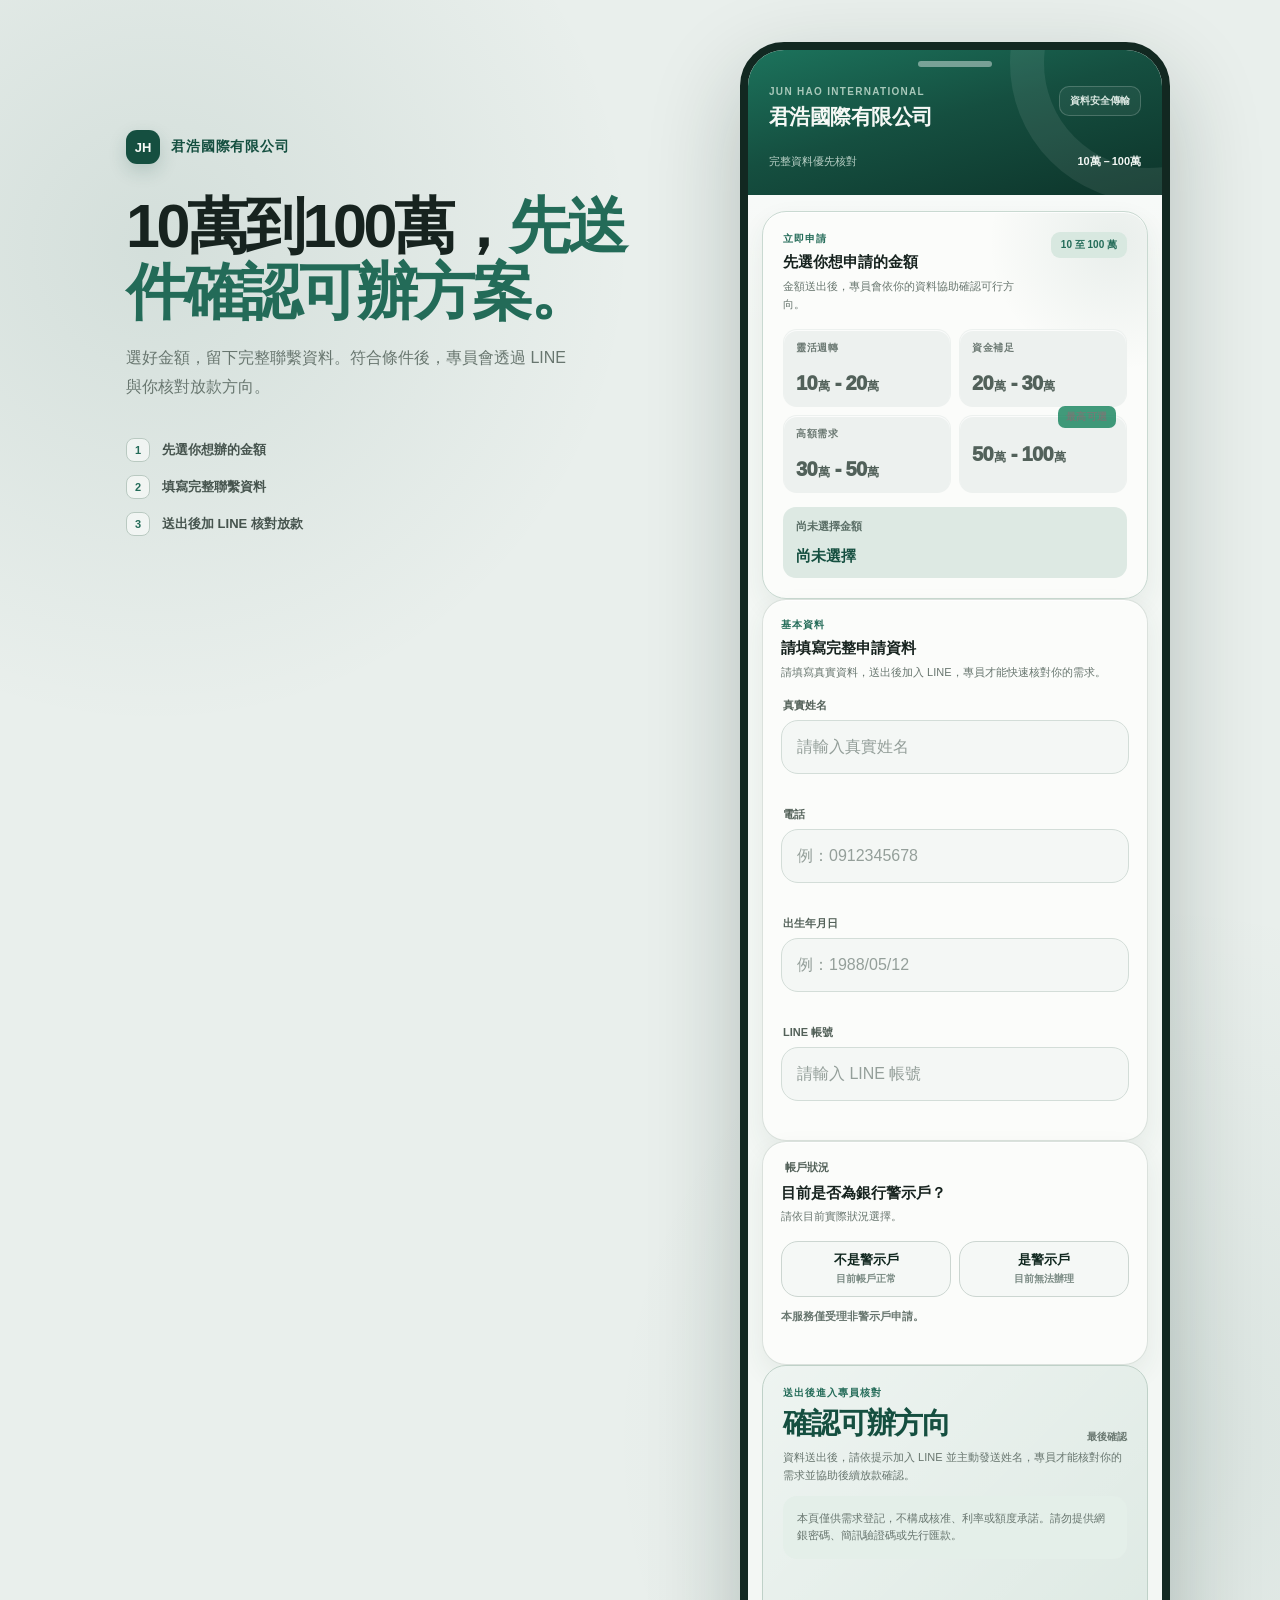
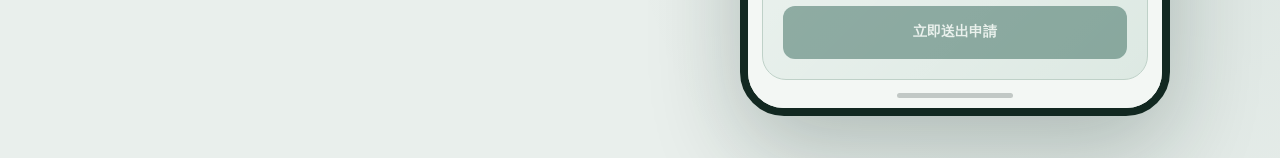
==== h/index.html @ 4faa26e3 "Add H project landing page" ====
<!doctype html>
<html lang="zh-Hant">
<head>
  <meta charset="utf-8">
  <meta name="viewport" content="width=device-width, initial-scale=1, viewport-fit=cover">
  <meta name="description" content="君浩國際有限公司｜選擇貸款金額，填寫姓名、電話、出生年月日與 LINE 帳號，送出需求登記。">
  <meta name="theme-color" content="#154f40">
  <title>君浩國際有限公司｜線上需求登記</title>
  <link rel="stylesheet" href="../styles.css?v=2026072801">
  <script src="app.js?v=2026081601" defer></script>
  <style>
    :root {
      --e-page: #e9efec;
      --e-shell: #edf2ef;
      --e-card: #fbfcfa;
      --e-soft: #e4ede8;
      --e-green: #154f40;
      --e-green-2: #236b58;
      --e-green-3: #d8e8e0;
      --e-ink: #17231f;
      --e-muted: #68766f;
      --e-line: #d7dfda;
      --e-danger: #a33b32;
      --e-danger-soft: #f8e9e6;
      --e-shadow: 0 28px 80px rgb(29 62 50 / .14);
      --e-card-shadow: 0 8px 24px rgb(42 72 60 / .065);
    }

    html { background: var(--e-page); }
    body[data-page="apply"] {
      min-width: 320px;
      min-height: 100dvh;
      margin: 0;
      color: var(--e-ink);
      background:
        radial-gradient(circle at 12% 14%, rgb(21 79 64 / .10), transparent 30rem),
        radial-gradient(circle at 90% 82%, rgb(21 79 64 / .07), transparent 34rem),
        var(--e-page);
      font-family: "Noto Sans TC", "PingFang TC", "Microsoft JhengHei", sans-serif;
      -webkit-font-smoothing: antialiased;
    }

    button,
    input { font: inherit; }

    .e-stage {
      width: min(1060px, calc(100% - 40px));
      min-height: 100dvh;
      margin: 0 auto;
      padding: 42px 0;
      display: grid;
      grid-template-columns: minmax(300px, 1fr) 430px;
      gap: clamp(50px, 8vw, 110px);
      align-items: start;
    }

    .e-intro {
      position: sticky;
      top: 78px;
      padding: 52px 0 0 16px;
    }

    .e-brand {
      display: inline-flex;
      align-items: center;
      gap: 11px;
      color: var(--e-green);
      font-size: 14px;
      font-weight: 900;
      letter-spacing: .06em;
    }

    .e-mark {
      width: 34px;
      height: 34px;
      display: grid;
      place-items: center;
      border-radius: 11px;
      color: #f8faf7;
      background: var(--e-green);
      font-size: 13px;
      letter-spacing: 0;
      box-shadow: 0 7px 18px rgb(21 79 64 / .18);
    }

    .e-intro h1 {
      max-width: 520px;
      margin: 30px 0 18px;
      font-size: clamp(39px, 4.8vw, 61px);
      line-height: 1.08;
      letter-spacing: -.055em;
    }

    .e-intro h1 span { color: var(--e-green-2); }
    .e-intro p {
      max-width: 460px;
      margin: 0;
      color: var(--e-muted);
      font-size: 16px;
      line-height: 1.8;
    }

    .e-points {
      margin: 37px 0 0;
      padding: 0;
      list-style: none;
      display: grid;
      gap: 13px;
    }

    .e-points li {
      display: flex;
      align-items: center;
      gap: 12px;
      color: #46544e;
      font-size: 13px;
      font-weight: 750;
    }

    .e-point-mark {
      width: 24px;
      height: 24px;
      display: grid;
      place-items: center;
      border: 1px solid #b9c9c1;
      border-radius: 8px;
      color: var(--e-green-2);
      background: rgb(251 252 250 / .65);
      font-size: 11px;
      font-weight: 900;
    }

    .e-app {
      position: relative;
      overflow: hidden;
      border: 8px solid #122821;
      border-radius: 44px;
      background: #f3f7f4;
      box-shadow:
        0 34px 92px rgb(13 38 30 / .24),
        inset 0 0 0 1px rgb(255 255 255 / .16);
    }

    .e-app::before {
      content: "";
      position: absolute;
      z-index: 5;
      top: 11px;
      left: 50%;
      width: 74px;
      height: 6px;
      border-radius: 999px;
      background: rgb(255 255 255 / .42);
      transform: translateX(-50%);
    }

    .e-app::after {
      content: "";
      position: absolute;
      z-index: 5;
      left: 50%;
      bottom: 10px;
      width: 116px;
      height: 5px;
      border-radius: 999px;
      background: rgb(18 40 33 / .22);
      transform: translateX(-50%);
      pointer-events: none;
    }

    .e-app-header {
      position: relative;
      overflow: hidden;
      padding: 36px 21px 26px;
      color: #f5f8f5;
      background:
        linear-gradient(165deg, #1c735c 0%, #154f40 46%, #0d342a 100%);
    }

    .e-app-header::after {
      content: "";
      position: absolute;
      width: 210px;
      height: 210px;
      right: -126px;
      top: -126px;
      border: 34px solid rgb(244 248 245 / .08);
      border-radius: 50%;
      pointer-events: none;
    }

    .e-header-top,
    .e-header-bottom {
      position: relative;
      z-index: 1;
      display: flex;
      justify-content: space-between;
      gap: 18px;
    }

    .e-header-top { align-items: flex-start; }
    .e-header-bottom {
      margin-top: 24px;
      color: #b9d0c6;
      font-size: 11px;
    }

    .e-header-bottom strong { color: #f3f7f4; font-weight: 800; }
    .e-app-name small {
      display: block;
      margin-bottom: 7px;
      color: #a8c8ba;
      font-size: 10px;
      font-weight: 900;
      letter-spacing: .13em;
    }

    .e-app-name strong {
      display: block;
      font-size: 21px;
      line-height: 1.25;
      letter-spacing: -.025em;
    }

    .e-secure {
      padding: 7px 10px;
      border: 1px solid rgb(245 248 245 / .20);
      border-radius: 10px;
      color: #dce9e3;
      background: rgb(245 248 245 / .055);
      font-size: 10px;
      font-weight: 800;
      white-space: nowrap;
    }

    .one-page-flow {
      padding: 16px 14px 28px;
      display: grid;
      gap: 11px;
      background:
        linear-gradient(180deg, rgb(255 255 255 / .38), transparent 140px),
        #f3f7f4;
    }

    .e-card {
      padding: 18px;
      border: 1px solid rgb(215 223 218 / .92);
      border-radius: 24px;
      background: var(--e-card);
      box-shadow:
        0 10px 26px rgb(42 72 60 / .07),
        inset 0 1px 0 rgb(255 255 255 / .82);
    }

    .e-card-head {
      display: flex;
      justify-content: space-between;
      gap: 16px;
      align-items: flex-start;
    }

    .e-label {
      margin: 0 0 5px;
      color: var(--e-green-2);
      font-size: 10px;
      font-weight: 900;
      letter-spacing: .1em;
    }

    .e-title {
      margin: 0;
      color: var(--e-ink);
      font-size: 15px;
      font-weight: 900;
      line-height: 1.45;
    }

    .e-note {
      margin: 5px 0 0;
      color: var(--e-muted);
      font-size: 11px;
      line-height: 1.6;
    }

    .e-amount-card {
      padding: 20px;
      border-color: #c9d9d1;
      background:
        radial-gradient(circle at 92% 8%, rgb(21 79 64 / .08), transparent 8rem),
        var(--e-card);
      transform: translateY(-6px);
    }

    .e-range {
      padding: 6px 10px;
      border-radius: 9px;
      color: var(--e-green-2);
      background: var(--e-green-3);
      font-size: 10px;
      font-weight: 850;
      white-space: nowrap;
    }

    .amount-grid {
      margin-top: 16px;
      display: grid;
      grid-template-columns: 1fr 1fr;
      gap: 8px;
    }

    .amount-option {
      position: relative;
      min-height: 78px;
      padding: 11px 12px;
      display: grid;
      align-content: center;
      gap: 5px;
      border: 1px solid transparent;
      border-radius: 14px;
      color: #52615a;
      background: #edf1ef;
      text-align: left;
      cursor: pointer;
      box-shadow: inset 0 1px 0 rgb(255 255 255 / .78);
      transition: transform .16s ease, color .16s ease, background-color .16s ease, border-color .16s ease, box-shadow .16s ease;
    }

    .amount-option:hover { border-color: #bdccc4; }
    .amount-option:active { transform: scale(.98); }
    .amount-option[aria-pressed="true"] {
      border-color: var(--e-green);
      color: #f6f8f6;
      background: linear-gradient(160deg, #24745f, #154f40);
      box-shadow:
        0 13px 26px rgb(21 79 64 / .20),
        inset 0 1px 0 rgb(255 255 255 / .15);
    }

    .amount-option[aria-pressed="true"]::after {
      content: "✓";
      position: absolute;
      right: 10px;
      top: 9px;
      width: 20px;
      height: 20px;
      display: grid;
      place-items: center;
      border-radius: 50%;
      color: var(--e-green);
      background: #fff;
      font-size: 12px;
      font-weight: 950;
    }

    .amount-option small,
    .featured-label {
      color: inherit;
      opacity: .82;
      font-size: 10px;
      font-weight: 900;
      letter-spacing: .06em;
    }

    .amount-number {
      color: inherit;
      font-size: 20px;
      font-weight: 950;
      letter-spacing: -.035em;
      font-variant-numeric: tabular-nums;
    }

    .amount-number span { font-size: 12px; margin-left: 1px; }

    .selection-message {
      margin-top: 14px;
      padding: 12px 13px;
      display: flex;
      justify-content: space-between;
      gap: 10px;
      border-radius: 13px;
      background: #dde9e3;
      color: #52615a;
      font-size: 11px;
    }

    .selection-message strong {
      color: var(--e-green);
      font-size: 15px;
      font-weight: 950;
    }

    .field-grid.compact-fields {
      margin-top: 16px;
      display: grid;
      grid-template-columns: 1fr;
      gap: 12px;
    }

    .field label,
    .warning-fieldset legend {
      display: block;
      margin: 0 0 7px 2px;
      color: #536159;
      font-size: 11px;
      font-weight: 850;
    }

    .field input {
      width: 100%;
      height: 54px;
      padding: 0 15px;
      border: 1px solid #d3ddd8;
      border-radius: 17px;
      outline: 0;
      color: var(--e-ink);
      background: #f4f7f5;
      font-size: 16px;
      transition: border-color .16s ease, box-shadow .16s ease, background-color .16s ease;
    }

    .field input::placeholder { color: #949f9a; }
    .field input:focus {
      border-color: var(--e-green-2);
      background: var(--e-card);
      box-shadow: 0 0 0 4px rgb(35 107 88 / .11);
    }

    .field-error {
      min-height: 16px;
      margin: 5px 0 0 2px;
      color: var(--e-danger);
      font-size: 10px;
    }

    .warning-fieldset {
      min-width: 0;
      margin: 0;
      padding: 0;
      border: 0;
    }

    .warning-options {
      margin-top: 15px;
      display: grid;
      grid-template-columns: 1fr 1fr;
      gap: 8px;
    }

    .warning-option {
      min-height: 50px;
      padding: 0;
      border: 0;
      cursor: pointer;
    }

    .warning-option input {
      position: absolute;
      opacity: 0;
      pointer-events: none;
    }

    .warning-option span {
      min-height: 56px;
      padding: 9px 12px;
      display: grid;
      place-items: center;
      border: 1px solid #ccd6d1;
      border-radius: 17px;
      color: #506058;
      background: #f5f8f6;
      font-size: 12px;
      font-weight: 850;
      text-align: center;
      transition: transform .16s ease, color .16s ease, background-color .16s ease, border-color .16s ease;
    }

    .warning-option:active span { transform: scale(.98); }
    .warning-option input:checked + span {
      border-color: var(--e-green);
      color: #f5f8f5;
      background: var(--e-green);
    }

    .warning-option b { display: block; font-size: 13px; }
    .warning-option small { display: block; margin-top: 2px; opacity: .78; font-size: 10px; }

    .warning-help,
    .privacy-note {
      margin: 11px 0 0;
      color: var(--e-muted);
      font-size: 11px;
      line-height: 1.6;
    }

    .warning-help.is-rejected {
      padding: 10px 12px;
      border-radius: 10px;
      color: var(--e-danger);
      background: var(--e-danger-soft);
    }

    .e-review {
      padding: 20px;
      border: 1px solid #bfd1c8;
      border-radius: 24px;
      background:
        linear-gradient(135deg, rgb(255 255 255 / .50), transparent),
        #dde9e3;
    }

    .e-review-top {
      display: flex;
      justify-content: space-between;
      gap: 18px;
      align-items: end;
    }

    .e-review-title {
      margin: 0 0 4px;
      color: var(--e-green-2);
      font-size: 10px;
      font-weight: 900;
      letter-spacing: .1em;
    }

    .e-review-amount {
      margin: 0;
      color: var(--e-green);
      font-size: 29px;
      font-weight: 950;
      letter-spacing: -.04em;
    }

    .e-review-status { color: var(--e-muted); font-size: 10px; font-weight: 800; white-space: nowrap; }

    .form-status {
      min-height: 18px;
      margin-top: 12px;
      color: var(--e-danger);
      font-size: 11px;
      line-height: 1.6;
      text-align: center;
    }

    .submit-button {
      width: 100%;
      min-height: 53px;
      margin-top: 13px;
      border: 0;
      border-radius: 12px;
      color: #f5f8f5;
      background: var(--e-green);
      box-shadow: inset 0 -2px 0 rgb(4 37 28 / .20), 0 9px 20px rgb(21 79 64 / .16);
      font-size: 14px;
      font-weight: 900;
      cursor: pointer;
      transition: transform .16s ease, filter .16s ease, opacity .16s ease;
    }

    .submit-button:hover:not(:disabled) { filter: brightness(1.07); }
    .submit-button:active:not(:disabled) { transform: translateY(1px); }
    .submit-button:disabled { opacity: .42; cursor: not-allowed; box-shadow: none; }

    .e-legal {
      margin: 0 5px 7px;
      color: #75817b;
      font-size: 10px;
      line-height: 1.65;
      text-align: center;
    }

    .success-panel {
      min-height: 660px;
      padding: 66px 28px;
      place-content: center;
      text-align: center;
    }

    .success-panel[hidden] { display: none !important; }
    .success-panel:not([hidden]) { display: grid; }

    .success-mark {
      width: 70px;
      height: 70px;
      margin: 0 auto 22px;
      display: grid;
      place-items: center;
      border-radius: 22px;
      color: #f5f8f5;
      background: var(--e-green);
      box-shadow: 0 15px 30px rgb(21 79 64 / .18);
      font-size: 27px;
      font-weight: 900;
    }

    .success-kicker {
      margin: 0 0 8px;
      color: var(--e-green-2);
      font-size: 11px;
      font-weight: 900;
      letter-spacing: .1em;
    }

    .success-panel h1 {
      margin: 0;
      font-size: 28px;
      line-height: 1.25;
      letter-spacing: -.035em;
    }

    .success-intro {
      margin: 13px auto 18px;
      color: var(--e-muted);
      font-size: 13px;
      line-height: 1.75;
    }

    .completion-alert,
    .line-name-card,
    .success-amount {
      margin: 12px 0 0;
      padding: 13px;
      border-radius: 15px;
      background: #dde9e3;
      color: #415149;
      font-size: 12px;
      line-height: 1.55;
    }

    .completion-alert strong,
    .line-name-card strong,
    .success-amount strong {
      display: block;
      color: var(--e-green);
      font-size: 16px;
      font-weight: 950;
    }

    .copy-name-button,
    .line-button {
      min-height: 46px;
      margin-top: 10px;
      padding: 0 18px;
      display: inline-flex;
      align-items: center;
      justify-content: center;
      border: 1px solid var(--e-green);
      border-radius: 12px;
      color: var(--e-green);
      background: transparent;
      font-size: 13px;
      font-weight: 850;
      text-decoration: none;
      cursor: pointer;
    }

    .line-cta-hint {
      margin: 16px 0 0;
      padding: 11px 13px;
      border: 1px solid rgb(6 199 85 / .24);
      border-radius: 15px;
      color: #0f5130;
      background: linear-gradient(135deg, rgb(6 199 85 / .14), rgb(6 199 85 / .05));
      font-size: 13px;
      font-weight: 900;
      line-height: 1.45;
    }

    .line-button {
      width: 100%;
      min-height: 62px;
      gap: 10px;
      border: 0;
      border-radius: 18px;
      color: #fff;
      background: linear-gradient(180deg, #10dc67 0%, #06c755 100%);
      box-shadow:
        0 18px 36px rgb(6 199 85 / .34),
        0 0 0 6px rgb(6 199 85 / .12);
      font-size: 17px;
      font-weight: 950;
      letter-spacing: .01em;
      animation: linePulse 1.8s ease-in-out infinite;
    }

    .line-button::before {
      content: "LINE";
      min-width: 48px;
      height: 28px;
      padding: 0 8px;
      display: inline-flex;
      align-items: center;
      justify-content: center;
      border-radius: 999px;
      color: #06c755;
      background: #fff;
      font-size: 12px;
      font-weight: 950;
      letter-spacing: .02em;
    }

    .line-button::after {
      content: "›";
      font-size: 28px;
      line-height: 1;
      transform: translateY(-1px);
    }

    .line-button:hover {
      transform: translateY(-1px);
      box-shadow:
        0 22px 42px rgb(6 199 85 / .42),
        0 0 0 7px rgb(6 199 85 / .14);
    }

    .line-button:active {
      transform: translateY(1px);
    }

    @keyframes linePulse {
      0%, 100% {
        box-shadow:
          0 18px 36px rgb(6 199 85 / .34),
          0 0 0 6px rgb(6 199 85 / .12);
      }
      50% {
        box-shadow:
          0 22px 44px rgb(6 199 85 / .44),
          0 0 0 10px rgb(6 199 85 / .10);
      }
    }

    @media (prefers-reduced-motion: reduce) {
      .line-button { animation: none; }
    }

    .line-steps {
      margin: 16px 0 0;
      padding: 0;
      list-style: none;
      display: grid;
      gap: 8px;
      text-align: left;
    }

    .line-steps li {
      display: grid;
      grid-template-columns: 28px 1fr;
      gap: 10px;
      align-items: center;
      color: #52615a;
      font-size: 12px;
    }

    .line-steps span {
      width: 28px;
      height: 28px;
      display: grid;
      place-items: center;
      border-radius: 9px;
      color: var(--e-green);
      background: var(--e-green-3);
      font-weight: 900;
    }

    .line-steps p,
    .line-required-note,
    .copy-name-status,
    .restart-link { margin: 0; }

    .line-required-note,
    .copy-name-status {
      color: var(--e-muted);
      font-size: 11px;
      line-height: 1.6;
    }

    .restart-link {
      display: inline-block;
      margin-top: 14px;
      color: var(--e-green-2);
      font-size: 12px;
      font-weight: 850;
    }

    @media (prefers-reduced-motion: no-preference) {
      .e-card,
      .e-review { animation: e-rise .36s both; }
      .e-card:nth-child(2) { animation-delay: .04s; }
      .e-card:nth-child(3) { animation-delay: .08s; }
      .e-review { animation-delay: .12s; }
      @keyframes e-rise { from { opacity: 0; transform: translateY(8px); } to { opacity: 1; transform: translateY(0); } }
    }

    @media (max-width: 850px) {
      .e-stage { width: 100%; padding: 0; display: block; }
      .e-intro { display: none; }
      .e-app { min-height: 100dvh; border: 0; border-radius: 0; box-shadow: none; }
    }

    @media (max-width: 390px) {
      .e-app-header { padding: 21px 18px 26px; }
      .one-page-flow { padding: 13px; gap: 11px; }
      .e-card, .e-amount-card, .e-review { padding: 17px; }
      .amount-grid { gap: 7px; }
      .amount-option { min-height: 72px; padding: 10px; }
      .amount-number { font-size: 18px; }
      .field-grid.compact-fields { grid-template-columns: 1fr; }
    }
  </style>
</head>
<body data-page="apply">
  <main class="e-stage">
    <section class="e-intro" aria-labelledby="page-title">
      <div class="e-brand"><span class="e-mark">JH</span>君浩國際有限公司</div>
      <h1 id="page-title">10萬到100萬，<span>先送件確認可辦方案。</span></h1>
      <p>選好金額，留下完整聯繫資料。符合條件後，專員會透過 LINE 與你核對放款方向。</p>
      <ul class="e-points">
        <li><span class="e-point-mark">1</span><span>先選你想辦的金額</span></li>
        <li><span class="e-point-mark">2</span><span>填寫完整聯繫資料</span></li>
        <li><span class="e-point-mark">3</span><span>送出後加 LINE 核對放款</span></li>
      </ul>
    </section>

    <section class="e-app" aria-label="君浩國際有限公司線上需求登記">
      <header class="e-app-header">
        <div class="e-header-top">
          <div class="e-app-name"><small>JUN HAO INTERNATIONAL</small><strong>君浩國際有限公司</strong></div>
          <span class="e-secure">資料安全傳輸</span>
        </div>
        <div class="e-header-bottom"><span>完整資料優先核對</span><strong>10萬－100萬</strong></div>
      </header>

      <div class="one-page-flow" id="application-layout">
        <form id="lead-form" novalidate>
          <section class="e-card e-amount-card" aria-labelledby="amount-title">
            <div class="e-card-head">
              <div>
                <p class="e-label">立即申請</p>
                <h2 class="e-title" id="amount-title">先選你想申請的金額</h2>
                <p class="e-note">金額送出後，專員會依你的資料協助確認可行方向。</p>
              </div>
              <span class="e-range">10 至 100 萬</span>
            </div>

            <div class="amount-grid" id="amount-options" aria-label="選擇需求金額">
              <button class="amount-option" type="button" data-amount="10萬-20萬" aria-pressed="false">
                <small>靈活週轉</small>
                <span class="amount-number">10<span>萬</span> - 20<span>萬</span></span>
              </button>
              <button class="amount-option" type="button" data-amount="20萬-30萬" aria-pressed="false">
                <small>資金補足</small>
                <span class="amount-number">20<span>萬</span> - 30<span>萬</span></span>
              </button>
              <button class="amount-option" type="button" data-amount="30萬-50萬" aria-pressed="false">
                <small>高額需求</small>
                <span class="amount-number">30<span>萬</span> - 50<span>萬</span></span>
              </button>
              <button class="amount-option featured" type="button" data-amount="50萬-100萬" aria-pressed="false">
                <span class="featured-label">最高可選</span>
                <span class="amount-number">50<span>萬</span> - 100<span>萬</span></span>
              </button>
            </div>

            <div class="selection-message" id="selection-message" aria-live="polite">
              <span>尚未選擇金額</span>
              <strong id="selected-amount">尚未選擇</strong>
            </div>
          </section>

          <section class="e-card" aria-labelledby="details-title">
            <p class="e-label">基本資料</p>
            <h2 class="e-title" id="details-title">請填寫完整申請資料</h2>
            <p class="e-note">請填寫真實資料，送出後加入 LINE，專員才能快速核對你的需求。</p>
            <div class="field-grid compact-fields">
              <div class="field">
                <label for="name">真實姓名</label>
                <input id="name" name="name" type="text" autocomplete="name" maxlength="30" placeholder="請輸入真實姓名" required>
                <p class="field-error" data-error-for="name"></p>
              </div>
              <div class="field">
                <label for="phone">電話</label>
                <input id="phone" name="phone" type="tel" inputmode="tel" maxlength="20" autocomplete="tel" placeholder="例：0912345678" required>
                <p class="field-error" data-error-for="phone"></p>
              </div>
              <div class="field">
                <label for="age">出生年月日</label>
                <input id="age" name="age" type="text" inputmode="numeric" maxlength="10" placeholder="例：1988/05/12" required>
                <p class="field-error" data-error-for="age"></p>
              </div>
              <div class="field">
                <label for="line_id">LINE 帳號</label>
                <input id="line_id" name="line_id" type="text" maxlength="50" placeholder="請輸入 LINE 帳號" required>
                <p class="field-error" data-error-for="line_id"></p>
              </div>
            </div>
          </section>

          <section class="e-card" aria-labelledby="warning-title">
            <fieldset class="warning-fieldset">
              <legend>帳戶狀況</legend>
              <h2 class="e-title" id="warning-title">目前是否為銀行警示戶？</h2>
              <p class="e-note">請依目前實際狀況選擇。</p>
              <div class="warning-options">
                <label class="warning-option">
                  <input type="radio" name="warning_account" value="非警示戶" required>
                  <span><b>不是警示戶</b><small>目前帳戶正常</small></span>
                </label>
                <label class="warning-option">
                  <input type="radio" name="warning_account" value="警示戶" required>
                  <span><b>是警示戶</b><small>目前無法辦理</small></span>
                </label>
              </div>
              <p class="warning-help" id="warning-help">本服務僅受理非警示戶申請。</p>
              <p class="field-error" data-error-for="warning_account"></p>
            </fieldset>
          </section>

          <section class="e-review" aria-label="資料預覽">
            <div class="e-review-top">
              <div>
                <p class="e-review-title">送出後進入專員核對</p>
                <p class="e-review-amount">確認可辦方向</p>
              </div>
              <span class="e-review-status" id="qualification-title">最後確認</span>
            </div>
            <p class="e-note" id="qualification-text">資料送出後，請依提示加入 LINE 並主動發送姓名，專員才能核對你的需求並協助後續放款確認。</p>
            <div class="privacy-note">
              本頁僅供需求登記，不構成核准、利率或額度承諾。請勿提供網銀密碼、簡訊驗證碼或先行匯款。
            </div>
            <div class="form-status" id="form-status" role="status" aria-live="polite"></div>
            <button class="submit-button" id="submit-button" type="submit" disabled>立即送出申請</button>
          </section>
        </form>
      </div>

      <section class="success-panel" id="success-panel" hidden tabindex="-1" aria-labelledby="success-title">
        <div class="success-mark" aria-hidden="true">✓</div>
        <p class="success-kicker">資料已收到，還差最後一步</p>
        <h1 id="success-title">加入 LINE 並發送姓名</h1>
        <p class="success-intro">專員需要用姓名配對你的申請資料，完成配對後才會開始審核。</p>
        <div class="completion-alert" role="note">
          <strong>只加好友不算完成</strong>
          <span>加入 LINE 後必須主動發送姓名，否則申請不會進入審核。</span>
        </div>
        <div class="success-amount">
          <span>本次需求金額</span>
          <strong id="success-amount">待確認</strong>
        </div>
        <div class="line-name-card">
          <span>請在 LINE 發送這個姓名</span>
          <strong id="line-name-to-send">待確認</strong>
          <button class="copy-name-button" id="copy-line-name-button" type="button">複製姓名</button>
          <p class="copy-name-status" id="copy-line-name-status" role="status" aria-live="polite"></p>
        </div>
        <ol class="line-steps">
          <li><span>1</span><p>點擊下方按鈕加入 LINE</p></li>
          <li><span>2</span><p>在聊天框貼上並發送姓名</p></li>
          <li><span>3</span><p>專員確認姓名後開始審核</p></li>
        </ol>
        <p class="line-cta-hint">點下方綠色按鈕加入 LINE，主動傳送姓名後才算完成申請。</p>
        <a class="line-button" id="line-add-button" href="https://lin.ee/591VM3X" target="_blank" rel="noopener">複製姓名並加入 LINE</a>
        <p class="line-required-note">進入 LINE 後請長按聊天框貼上姓名並發送，申請才會進入審核。</p>
        <p class="line-id-label" hidden>LINE ID：<strong id="line-id-text"></strong></p>
        <a class="restart-link" href="index.html">重新填寫</a>
      </section>
    </section>
  </main>

  <noscript>請開啟 JavaScript 後使用線上申請功能。</noscript>
</body>
</html>
---- styles.css ----
:root {
  color-scheme: light dark;
  --bg: #edf5f1;
  --surface: #fbfefc;
  --surface-soft: #e4efe9;
  --text: #10271f;
  --text-soft: #596d65;
  --line: #cadbd2;
  --accent: #18845f;
  --accent-strong: #0f6748;
  --accent-soft: #d8eee3;
  --accent-ink: #113e30;
  --danger: #a7352b;
  --shadow: 0 28px 80px rgba(25, 74, 56, 0.14);
  --radius-card: 20px;
  --radius-control: 14px;
  --font-sans: "PingFang TC", "Microsoft JhengHei", "Noto Sans TC", system-ui, sans-serif;
}

* { box-sizing: border-box; }
html { background: var(--bg); }

body {
  margin: 0;
  min-width: 320px;
  min-height: 100dvh;
  overflow-x: hidden;
  background:
    radial-gradient(circle at 12% 4%, color-mix(in srgb, var(--accent) 12%, transparent), transparent 28rem),
    var(--bg);
  color: var(--text);
  font-family: var(--font-sans);
  -webkit-font-smoothing: antialiased;
}

button,
input { font: inherit; }

a { color: inherit; }

button,
a { -webkit-tap-highlight-color: transparent; }

.site-header {
  border-bottom: 1px solid color-mix(in srgb, var(--line) 80%, transparent);
  background: color-mix(in srgb, var(--surface) 90%, transparent);
  backdrop-filter: blur(16px);
}

.header-inner {
  width: min(1120px, calc(100% - 36px));
  min-height: 68px;
  margin: 0 auto;
  display: flex;
  align-items: center;
  justify-content: space-between;
  gap: 20px;
}

.wordmark {
  display: inline-flex;
  align-items: center;
  gap: 10px;
  color: var(--text);
  font-size: 16px;
  font-weight: 900;
  text-decoration: none;
}

.wordmark-mark {
  width: 36px;
  height: 36px;
  border-radius: 10px;
  display: grid;
  place-items: center;
  background: var(--accent-ink);
  color: #f5fbf8;
  font-weight: 900;
}

.header-note {
  color: var(--accent-strong);
  font-size: 13px;
  font-weight: 900;
}

.amount-main,
.apply-main {
  width: 100%;
  min-height: calc(100dvh - 128px);
}

.amount-main {
  display: grid;
  place-items: center;
  padding: 34px 18px 48px;
}

.amount-shell,
.apply-shell {
  width: min(100%, 1080px);
  margin: 0 auto;
}

.amount-shell {
  padding: 30px;
  border: 1px solid var(--line);
  border-radius: var(--radius-card);
  background: var(--surface);
  box-shadow: var(--shadow);
}

.flow-nav {
  display: flex;
  align-items: center;
  justify-content: center;
  gap: 12px;
  margin-bottom: 26px;
  color: var(--text-soft);
  font-size: 13px;
  font-weight: 900;
}

.flow-item { text-decoration: none; }
.flow-item.current,
.flow-item.done { color: var(--accent-strong); }
.flow-line { width: 58px; height: 2px; background: var(--line); }
.flow-line.active { background: var(--accent); }

.amount-hero {
  display: grid;
  grid-template-columns: minmax(0, 1.35fr) minmax(260px, 0.65fr);
  gap: 24px;
  align-items: stretch;
}

.amount-intro {
  min-height: 270px;
  padding: 30px 28px;
  display: flex;
  flex-direction: column;
  justify-content: center;
  border-radius: var(--radius-card);
  background: var(--surface-soft);
}

.eyebrow,
.form-kicker,
.success-kicker {
  margin: 0 0 10px;
  color: var(--accent-strong);
  font-size: 12px;
  font-weight: 900;
  letter-spacing: 0.08em;
}

.amount-intro h1 {
  max-width: 600px;
  margin: 0;
  font-size: clamp(42px, 6vw, 68px);
  line-height: 1.02;
  letter-spacing: -0.055em;
}

.amount-intro h1 strong {
  color: var(--accent);
  font-weight: 900;
}

.amount-intro > p:last-child {
  max-width: 480px;
  margin: 18px 0 0;
  color: var(--text-soft);
  font-size: 16px;
  line-height: 1.7;
}

.limit-visual {
  position: relative;
  min-height: 270px;
  overflow: hidden;
  padding: 28px;
  border-radius: var(--radius-card);
  display: flex;
  flex-direction: column;
  justify-content: space-between;
  background: var(--accent-ink);
  color: #eff8f3;
}

.limit-visual::after {
  content: "";
  position: absolute;
  width: 190px;
  height: 190px;
  right: -72px;
  bottom: -78px;
  border: 34px solid color-mix(in srgb, var(--accent) 70%, transparent);
  border-radius: 50%;
  opacity: 0.5;
  pointer-events: none;
}

.limit-visual > span {
  color: #c7ded4;
  font-size: 13px;
  font-weight: 800;
}

.limit-visual > div {
  position: relative;
  display: flex;
  align-items: flex-end;
  gap: 8px;
  z-index: 1;
}

.limit-visual strong {
  font-size: clamp(68px, 9vw, 104px);
  line-height: 0.82;
  letter-spacing: -0.08em;
}

.limit-visual b {
  padding-bottom: 5px;
  color: #b6d6c8;
  font-size: 25px;
}

.limit-visual p {
  position: relative;
  z-index: 1;
  margin: 0;
  color: #dcebe4;
  font-size: 14px;
  font-weight: 800;
}

.amount-grid {
  display: grid;
  grid-template-columns: repeat(4, minmax(0, 1fr));
  gap: 11px;
  margin-top: 20px;
}

.amount-option {
  position: relative;
  min-height: 120px;
  padding: 20px 12px 16px;
  border: 2px solid var(--line);
  border-radius: var(--radius-control);
  background: var(--surface);
  color: var(--text);
  cursor: pointer;
  text-align: left;
  transition: transform 180ms ease, border-color 180ms ease, background-color 180ms ease, color 180ms ease, box-shadow 180ms ease;
}

.amount-option:hover {
  border-color: var(--accent);
  transform: translateY(-3px);
}

.amount-option:active { transform: scale(0.98); }

.amount-option.selected {
  border-color: var(--accent-ink);
  background: var(--accent-ink);
  color: #f1faf5;
  box-shadow: 0 14px 30px rgba(17, 62, 48, 0.22);
}

.amount-option small {
  display: block;
  margin-bottom: 12px;
  color: var(--text-soft);
  font-size: 12px;
  font-weight: 800;
}

.amount-option.selected small { color: #c8ded4; }

.amount-number {
  display: block;
  font-size: clamp(22px, 2.4vw, 30px);
  font-weight: 900;
  font-variant-numeric: tabular-nums;
  letter-spacing: -0.045em;
  white-space: nowrap;
}

.amount-number span {
  margin-left: 1px;
  font-size: 0.5em;
  letter-spacing: 0;
}

.featured { border-color: color-mix(in srgb, var(--accent) 50%, var(--line)); }

.featured-label {
  position: absolute;
  top: -10px;
  right: 10px;
  padding: 4px 8px;
  border-radius: 7px;
  background: var(--accent);
  color: #f7fcf9;
  font-size: 10px;
  font-weight: 900;
}

.amount-option.selected .featured-label {
  background: #edf7f2;
  color: var(--accent-ink);
}

.selection-bar {
  margin-top: 18px;
  padding: 16px;
  border-radius: var(--radius-control);
  display: grid;
  grid-template-columns: minmax(200px, 0.72fr) minmax(300px, 1.28fr);
  gap: 18px;
  align-items: center;
  background: var(--surface-soft);
}

.selection-message {
  min-height: 48px;
  display: flex;
  flex-direction: column;
  justify-content: center;
}

.selection-message span {
  color: var(--text-soft);
  font-size: 11px;
  font-weight: 800;
}

.selection-message strong {
  margin-top: 3px;
  color: var(--text);
  font-size: 18px;
  font-weight: 900;
}

.selection-message.ready strong { color: var(--accent-strong); }

.primary-button,
.line-button {
  min-height: 58px;
  padding: 10px 20px;
  border: 0;
  border-radius: var(--radius-control);
  display: inline-flex;
  align-items: center;
  justify-content: center;
  background: var(--accent);
  color: #f8fcfa;
  text-decoration: none;
  font-weight: 900;
  cursor: pointer;
  box-shadow: 0 12px 26px rgba(24, 132, 95, 0.24);
  transition: background-color 160ms ease, transform 160ms ease, opacity 160ms ease;
}

.primary-button:hover:not(:disabled),
.line-button:hover { background: var(--accent-strong); }

.primary-button:active:not(:disabled),
.line-button:active { transform: scale(0.985); }

.primary-button:disabled {
  cursor: not-allowed;
  opacity: 0.44;
  box-shadow: none;
}

.amount-continue {
  width: 100%;
  font-size: 17px;
  white-space: nowrap;
}

.amount-option:focus-visible,
.primary-button:focus-visible,
.line-button:focus-visible,
.restart-link:focus-visible,
input:focus-visible,
.warning-option:has(input:focus-visible) {
  outline: 3px solid color-mix(in srgb, var(--accent) 34%, transparent);
  outline-offset: 3px;
}

.trust-list {
  margin-top: 18px;
  display: flex;
  justify-content: center;
  flex-wrap: wrap;
  gap: 10px 24px;
  color: var(--text-soft);
  font-size: 12px;
  font-weight: 800;
}

.trust-list b { color: var(--accent); }

.apply-main { padding: 34px 18px 48px; }
.apply-shell { max-width: 940px; }
.apply-shell > .flow-nav { margin-bottom: 22px; }

.apply-layout {
  display: grid;
  grid-template-columns: minmax(250px, 0.72fr) minmax(0, 1.4fr);
  gap: 20px;
  align-items: start;
}

.amount-summary,
.form-panel,
.success-panel {
  border: 1px solid var(--line);
  border-radius: var(--radius-card);
  background: var(--surface);
  box-shadow: var(--shadow);
}

.amount-summary {
  position: sticky;
  top: 24px;
  overflow: hidden;
  padding: 28px;
}

.amount-summary::before {
  content: "";
  position: absolute;
  width: 120px;
  height: 120px;
  right: -54px;
  top: -58px;
  border-radius: 50%;
  background: var(--accent-soft);
}

.amount-summary > span,
.success-amount span {
  position: relative;
  color: var(--text-soft);
  font-size: 13px;
  font-weight: 800;
}

.amount-summary > strong,
.success-amount strong {
  position: relative;
  display: block;
  margin: 8px 0 12px;
  color: var(--accent-strong);
  font-size: clamp(33px, 4vw, 46px);
  line-height: 1.08;
  font-variant-numeric: tabular-nums;
  letter-spacing: -0.05em;
}

.amount-summary > a {
  position: relative;
  color: var(--accent-strong);
  font-size: 13px;
  font-weight: 900;
}

.summary-note {
  margin-top: 28px;
  padding: 18px;
  border-radius: var(--radius-control);
  background: var(--surface-soft);
}

.summary-note b { font-size: 14px; }
.summary-note p {
  margin: 5px 0 0;
  color: var(--text-soft);
  font-size: 12px;
  line-height: 1.6;
}

.form-panel { padding: 34px; }
.form-kicker { margin-bottom: 8px; }

.form-heading h1 {
  margin: 0;
  font-size: clamp(31px, 4vw, 43px);
  line-height: 1.08;
  letter-spacing: -0.04em;
}

.form-heading > p:last-child {
  margin: 10px 0 28px;
  color: var(--text-soft);
  line-height: 1.7;
}

.field-grid {
  display: grid;
  grid-template-columns: repeat(2, minmax(0, 1fr));
  gap: 18px;
}

.field label,
.warning-fieldset legend {
  display: block;
  margin-bottom: 8px;
  color: var(--text);
  font-size: 14px;
  font-weight: 900;
}

.field input {
  width: 100%;
  height: 54px;
  padding: 0 14px;
  border: 1px solid var(--line);
  border-radius: var(--radius-control);
  background: var(--surface);
  color: var(--text);
}

.field input::placeholder {
  color: color-mix(in srgb, var(--text-soft) 82%, transparent);
}

.field input.invalid { border-color: var(--danger); }

.field-error {
  min-height: 18px;
  margin: 5px 0 0;
  color: var(--danger);
  font-size: 12px;
  line-height: 1.35;
}

.warning-fieldset {
  margin: 10px 0 0;
  padding: 0;
  border: 0;
}

.warning-options {
  display: grid;
  grid-template-columns: repeat(2, minmax(0, 1fr));
  gap: 12px;
}

.warning-option { cursor: pointer; }

.warning-option input {
  position: absolute;
  opacity: 0;
  pointer-events: none;
}

.warning-option > span {
  min-height: 78px;
  padding: 14px;
  border: 2px solid var(--line);
  border-radius: var(--radius-control);
  display: flex;
  flex-direction: column;
  justify-content: center;
  background: var(--surface);
  transition: border-color 160ms ease, background-color 160ms ease, transform 160ms ease;
}

.warning-option:hover > span { border-color: var(--accent); }
.warning-option:active > span { transform: scale(0.985); }

.warning-option input:checked + span {
  border-color: var(--accent);
  background: var(--accent-soft);
}

.warning-option b {
  color: var(--text);
  font-size: 18px;
}

.warning-option small {
  margin-top: 4px;
  color: var(--text-soft);
}

.warning-help {
  margin: 9px 0 0;
  color: var(--accent-strong);
  font-size: 12px;
  font-weight: 900;
}

.warning-help.is-rejected {
  color: #b42318;
}

.privacy-note {
  margin-top: 18px;
  padding: 14px;
  border-radius: var(--radius-control);
  background: var(--surface-soft);
  color: var(--text-soft);
  font-size: 12px;
  line-height: 1.7;
}

.form-status {
  min-height: 22px;
  margin: 12px 0 4px;
  color: var(--danger);
  text-align: center;
  font-size: 13px;
  font-weight: 800;
}

.submit-button {
  width: 100%;
  font-size: 17px;
  white-space: nowrap;
}

.success-panel {
  width: min(100%, 690px);
  margin: 36px auto;
  padding: 42px 32px;
  text-align: center;
}

.success-mark {
  width: 62px;
  height: 62px;
  margin: 0 auto 16px;
  border-radius: 50%;
  display: grid;
  place-items: center;
  background: var(--accent);
  color: #f6fcf9;
  font-size: 30px;
  font-weight: 900;
}

.success-kicker { margin-bottom: 7px; }

.success-panel h1 {
  margin: 0;
  font-size: clamp(32px, 5vw, 47px);
  letter-spacing: -0.045em;
}

.success-panel > p:not(.success-kicker):not(.line-id-label):not(.copy-name-status):not(.line-required-note) {
  max-width: 540px;
  margin: 12px auto 22px;
  color: var(--text-soft);
  line-height: 1.8;
}

.success-intro {
  font-size: 15px;
}

.completion-alert {
  max-width: 540px;
  margin: 0 auto 16px;
  padding: 15px 17px;
  border: 1px solid #e1a73f;
  border-left: 5px solid #c77816;
  border-radius: var(--radius-control);
  background: #fff4d9;
  color: #562f08;
  text-align: left;
}

.completion-alert strong,
.completion-alert span {
  display: block;
}

.completion-alert strong {
  margin-bottom: 4px;
  font-size: 16px;
  font-weight: 900;
}

.completion-alert span {
  font-size: 13px;
  font-weight: 700;
  line-height: 1.65;
}

.success-amount {
  margin: 0 auto 12px;
  padding: 17px;
  border-radius: var(--radius-control);
  background: var(--accent-soft);
}

.success-amount strong { margin-bottom: 0; }

.line-name-card {
  max-width: 540px;
  margin: 0 auto 16px;
  padding: 19px;
  border: 2px solid var(--accent);
  border-radius: var(--radius-control);
  background: color-mix(in srgb, var(--accent-soft) 58%, var(--surface));
}

.line-name-card > span {
  display: block;
  color: var(--text-soft);
  font-size: 13px;
  font-weight: 800;
}

.line-name-card > strong {
  display: block;
  margin: 7px 0 13px;
  color: var(--accent-strong);
  font-size: clamp(25px, 6vw, 34px);
  line-height: 1.2;
  letter-spacing: 0.04em;
  overflow-wrap: anywhere;
}

.copy-name-button {
  min-height: 40px;
  padding: 8px 18px;
  border: 1px solid var(--accent);
  border-radius: 10px;
  background: var(--surface);
  color: var(--accent-strong);
  font-size: 14px;
  font-weight: 900;
  cursor: pointer;
}

.copy-name-button:hover {
  background: var(--accent-soft);
}

.copy-name-status {
  min-height: 20px;
  margin: 8px 0 0;
  color: var(--accent-strong);
  font-size: 12px;
  font-weight: 800;
}

.line-steps {
  max-width: 540px;
  margin: 0 auto 20px;
  padding: 0;
  display: grid;
  gap: 8px;
  list-style: none;
  text-align: left;
}

.line-steps li {
  min-height: 46px;
  padding: 9px 12px;
  border: 1px solid var(--line);
  border-radius: var(--radius-control);
  display: flex;
  align-items: center;
  gap: 11px;
}

.line-steps span {
  width: 27px;
  height: 27px;
  flex: 0 0 auto;
  border-radius: 50%;
  display: grid;
  place-items: center;
  background: var(--accent);
  color: #f6fcf9;
  font-size: 13px;
  font-weight: 900;
}

.line-steps p {
  margin: 0;
  color: var(--text);
  font-size: 14px;
  font-weight: 800;
}

.line-button {
  width: min(100%, 540px);
  min-height: 62px;
  font-size: 17px;
  white-space: nowrap;
}

.line-required-note {
  max-width: 540px;
  margin: 10px auto 13px;
  color: var(--danger);
  font-size: 12px;
  font-weight: 850;
  line-height: 1.6;
}

.line-id-label {
  margin: 12px 0 16px;
  color: var(--text-soft);
  font-size: 13px;
}

.line-id-label strong { color: var(--text); }

.restart-link {
  display: inline-block;
  padding: 7px;
  color: var(--text-soft);
  font-size: 12px;
}

.site-footer {
  padding: 0 18px 28px;
  color: var(--text-soft);
  text-align: center;
  font-size: 12px;
  line-height: 1.7;
}

.site-footer p {
  max-width: 760px;
  margin: 0 auto;
}

noscript {
  display: block;
  padding: 12px;
  background: var(--danger);
  color: #fdf8f7;
  text-align: center;
}

[hidden] { display: none !important; }

@media (prefers-reduced-motion: no-preference) {
  .amount-shell,
  .apply-layout,
  .success-panel {
    animation: enter-page 460ms cubic-bezier(0.16, 1, 0.3, 1) both;
  }

  @keyframes enter-page {
    from { opacity: 0; transform: translateY(12px); }
    to { opacity: 1; transform: translateY(0); }
  }
}

@media (max-width: 840px) {
  .amount-hero { grid-template-columns: minmax(0, 1.2fr) minmax(230px, 0.8fr); }
  .amount-grid { grid-template-columns: repeat(2, minmax(0, 1fr)); }
  .apply-layout { grid-template-columns: 1fr; }
  .amount-summary { position: static; }
  .summary-note { display: none; }
}

@media (max-width: 620px) {
  .header-inner {
    width: min(100% - 28px, 1120px);
    min-height: 60px;
  }

  .wordmark { font-size: 14px; }
  .wordmark-mark { width: 32px; height: 32px; border-radius: 9px; }
  .header-note { font-size: 11px; }

  .amount-main {
    display: block;
    padding: 14px 10px 28px;
  }

  .amount-shell {
    padding: 18px 12px;
    border-radius: 17px;
  }

  .flow-nav { margin-bottom: 18px; }
  .flow-line { width: 40px; }
  .amount-hero { grid-template-columns: 1fr; gap: 10px; }

  .amount-intro {
    min-height: auto;
    padding: 25px 20px;
  }

  .amount-intro h1 { font-size: 43px; }
  .amount-intro > p:last-child { margin-top: 14px; font-size: 14px; }

  .limit-visual {
    min-height: 118px;
    padding: 18px 20px;
    display: grid;
    grid-template-columns: 1fr auto;
    grid-template-rows: auto auto;
    align-items: end;
  }

  .limit-visual > div {
    grid-row: 1 / 3;
    grid-column: 2;
  }

  .limit-visual strong { font-size: 61px; }
  .limit-visual b { font-size: 19px; }
  .limit-visual p { align-self: end; }

  .amount-grid { gap: 8px; margin-top: 12px; }

  .amount-option {
    min-height: 105px;
    padding: 17px 9px 13px;
  }

  .amount-number { font-size: 21px; }
  .amount-option small { margin-bottom: 10px; }

  .selection-bar {
    margin-top: 10px;
    padding: 12px;
    grid-template-columns: 1fr;
    gap: 10px;
  }

  .selection-message {
    min-height: 40px;
    text-align: center;
  }

  .amount-continue {
    min-height: 58px;
    font-size: 15px;
  }

  .trust-list {
    display: grid;
    grid-template-columns: 1fr;
    gap: 6px;
    text-align: center;
  }

  .apply-main { padding: 14px 10px 30px; }
  .apply-shell > .flow-nav { margin-bottom: 14px; }
  .amount-summary { padding: 20px; }
  .amount-summary > strong { font-size: 35px; }
  .form-panel { padding: 25px 16px; }
  .field-grid { grid-template-columns: 1fr; gap: 8px; }
  .warning-options { gap: 8px; }
  .warning-option > span { min-height: 72px; padding: 12px 10px; }
  .success-panel { margin: 18px auto; padding: 32px 15px; }
  .line-button { min-height: 60px; font-size: 15px; }
  .completion-alert { padding: 13px 14px; }
  .line-name-card { padding: 17px 13px; }
  .copy-name-button { width: 100%; }
}

@media (prefers-color-scheme: dark) {
  :root {
    --bg: #10221b;
    --surface: #172b23;
    --surface-soft: #20382f;
    --text: #edf7f2;
    --text-soft: #b4c7be;
    --line: #355247;
    --accent: #62c89f;
    --accent-strong: #7bd9b4;
    --accent-soft: #23493a;
    --accent-ink: #0d3529;
    --danger: #ff9b91;
    --shadow: 0 28px 80px rgba(2, 13, 9, 0.28);
  }

  .primary-button,
  .line-button,
  .success-mark,
  .line-steps span {
    color: #0a2a20;
  }

  .amount-option.selected { color: #edf8f3; }
  .amount-option.selected small { color: #bdd8cc; }
  .amount-option.selected .featured-label {
    background: #dcefe6;
    color: #113e30;
  }

  .completion-alert {
    border-color: #b87b27;
    border-left-color: #e3a449;
    background: #342815;
    color: #ffe4ad;
  }

  .copy-name-button {
    background: var(--surface);
  }
}

@media (prefers-reduced-motion: reduce) {
  *,
  *::before,
  *::after {
    scroll-behavior: auto !important;
    transition-duration: 0.01ms !important;
    animation-duration: 0.01ms !important;
  }
}
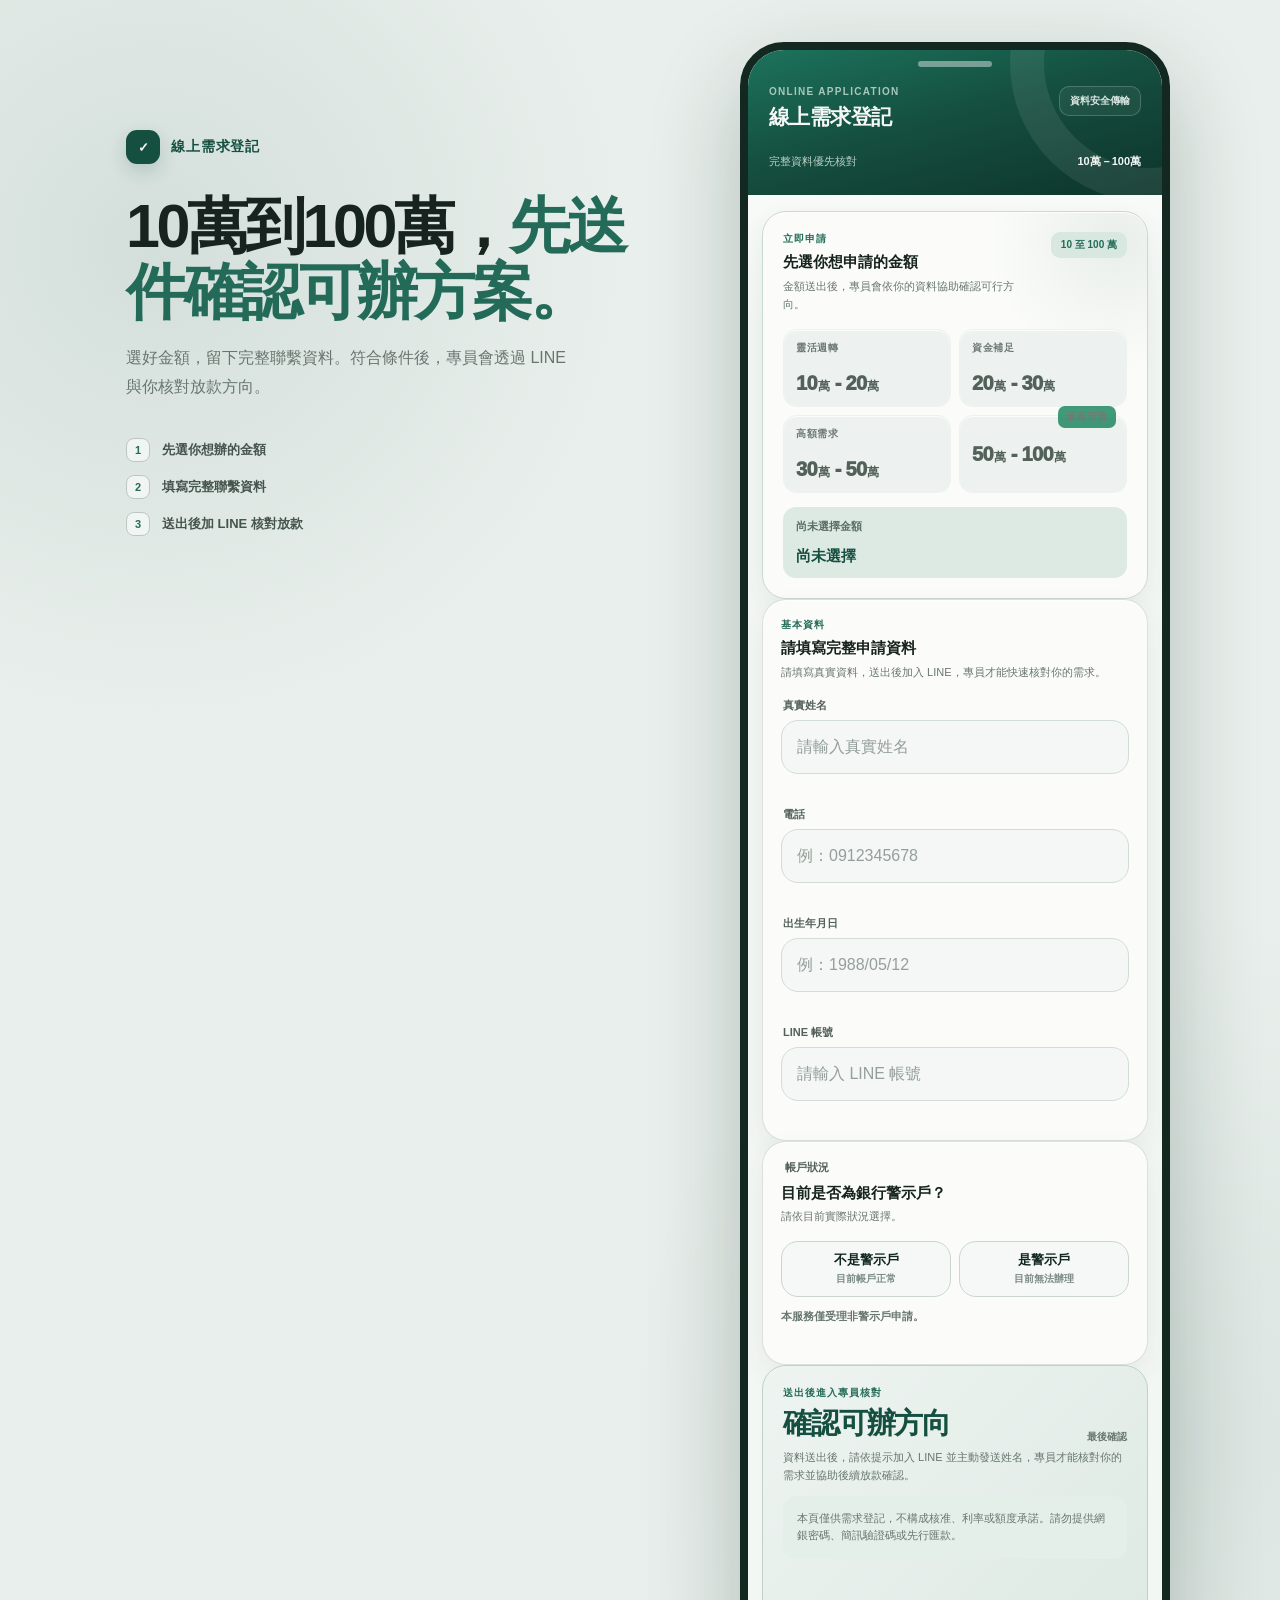
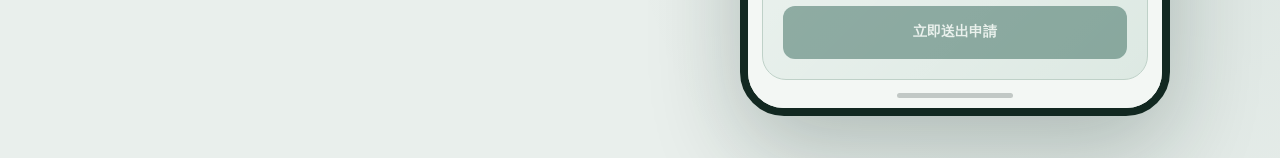
==== commit 5a418314: "Update index.html" ====
--- a/h/index.html
+++ b/h/index.html
@@ -3,9 +3,9 @@
 <head>
   <meta charset="utf-8">
   <meta name="viewport" content="width=device-width, initial-scale=1, viewport-fit=cover">
-  <meta name="description" content="君浩國際有限公司｜選擇貸款金額，填寫姓名、電話、出生年月日與 LINE 帳號，送出需求登記。">
+  <meta name="description" content="選擇貸款金額，填寫姓名、電話、出生年月日與 LINE 帳號，送出需求登記。">
   <meta name="theme-color" content="#154f40">
-  <title>君浩國際有限公司｜線上需求登記</title>
+  <title>線上需求登記</title>
   <link rel="stylesheet" href="../styles.css?v=2026072801">
   <script src="app.js?v=2026081601" defer></script>
   <style>
@@ -812,7 +812,7 @@
 <body data-page="apply">
   <main class="e-stage">
     <section class="e-intro" aria-labelledby="page-title">
-      <div class="e-brand"><span class="e-mark">JH</span>君浩國際有限公司</div>
+      <div class="e-brand"><span class="e-mark">✓</span>線上需求登記</div>
       <h1 id="page-title">10萬到100萬，<span>先送件確認可辦方案。</span></h1>
       <p>選好金額，留下完整聯繫資料。符合條件後，專員會透過 LINE 與你核對放款方向。</p>
       <ul class="e-points">
@@ -822,10 +822,10 @@
       </ul>
     </section>
 
-    <section class="e-app" aria-label="君浩國際有限公司線上需求登記">
+    <section class="e-app" aria-label="線上需求登記">
       <header class="e-app-header">
         <div class="e-header-top">
-          <div class="e-app-name"><small>JUN HAO INTERNATIONAL</small><strong>君浩國際有限公司</strong></div>
+          <div class="e-app-name"><small>ONLINE APPLICATION</small><strong>線上需求登記</strong></div>
           <span class="e-secure">資料安全傳輸</span>
         </div>
         <div class="e-header-bottom"><span>完整資料優先核對</span><strong>10萬－100萬</strong></div>
